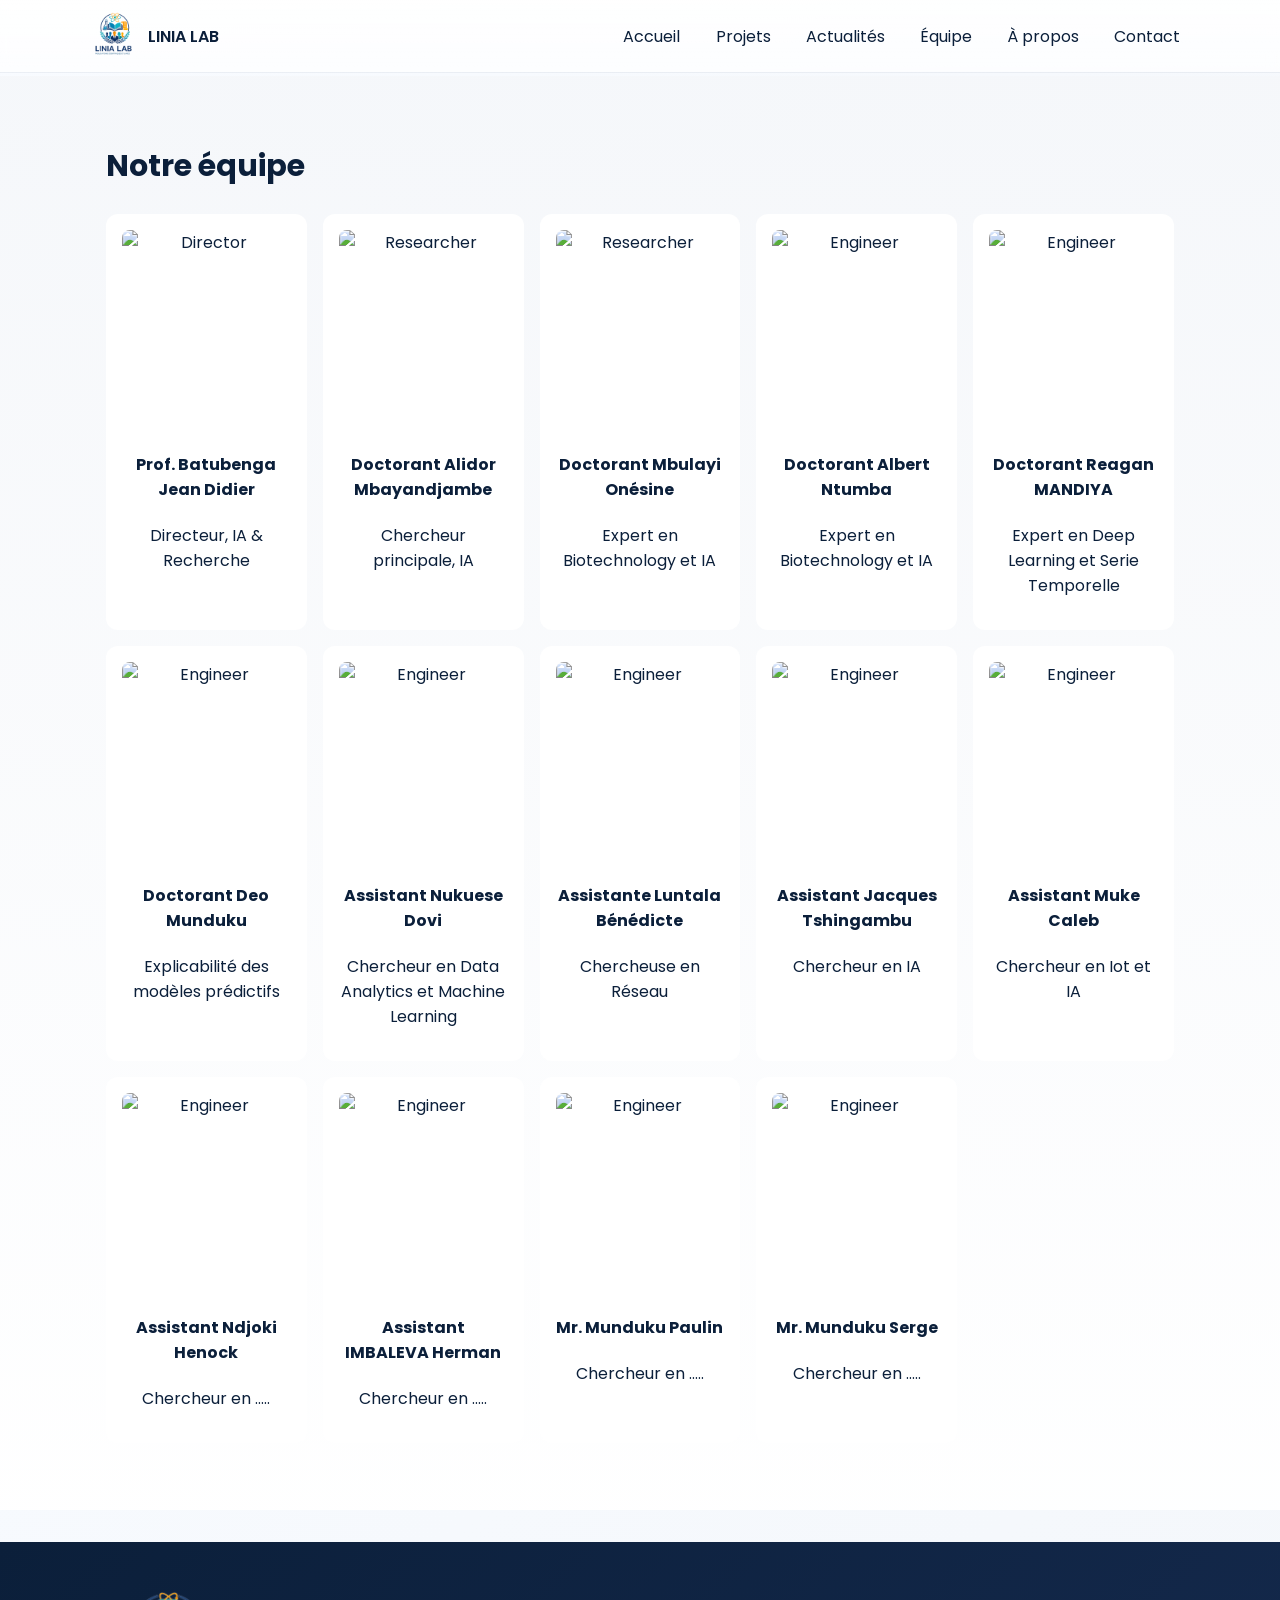
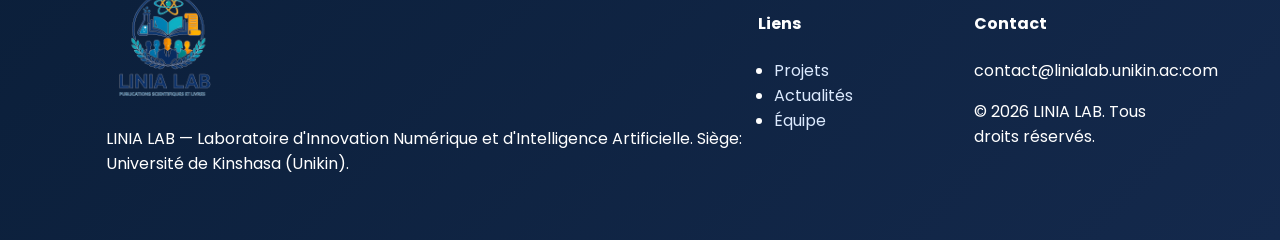
==== equipe.html @ 117053e3 "Add files via upload" ====
<!DOCTYPE html>
<html lang="en">
<head>
	<meta charset="utf-8" />
	<meta name="viewport" content="width=device-width,initial-scale=1" />
	<title>LINIA LAB — Laboratoire d'Innovation Numérique et d'IA</title>
	<link href="https://fonts.googleapis.com/css2?family=Poppins:wght@300;400;600;700&display=swap" rel="stylesheet">
	<link rel="stylesheet" href="styles.css">
	<link rel="stylesheet" href="https://cdnjs.cloudflare.com/ajax/libs/font-awesome/6.4.0/css/all.min.css" integrity="sha512-p6O1X9b+Y6U5q8Q+K2xV1Z6q9n1k9GQ5Q1sXb1tX6Y1v1Xx3b1Z1Y1x1+Y1Z1+Y" crossorigin="anonymous" referrerpolicy="no-referrer" />
</head>
<body>
    <header class="nav--fixed">
		<div class="container nav">
			<a class="brand" href="#accueil">
				<img src="Images/logoLiniaLab.png" alt="LINIA LAB logo" class="logo">
				<span class="brand-text">LINIA LAB</span>
			</a>
			<nav class="nav-links" id="navLinks">
				<a href="index.html">Accueil</a>
				<a href="projets.html">Projets</a>
				<a href="actualites.html">Actualités</a>
				<a href="equipe.html">Équipe</a>
				<a href="apropos.html">À propos</a>
				<a href="contact.html">Contact</a>
			</nav>
			<button id="navToggle" class="nav-toggle" aria-label="ouvrir le menu">
				<span></span><span></span><span></span>
			</button>
		</div>
	</header>
    <main>
<!-- Team -->
		<section id="equipe" class="section gray">
			<div class="container">
				<h2>Notre équipe</h2>
				<div class="grid team">
					<div class="member">
						<img src="C:\Users\User\Desktop\SITE LINIA\Images\prof.jpeg" alt="Director">
						<h4>Prof. Batubenga Jean Didier</h4>
						<p>Directeur, IA & Recherche</p>
					</div>
					<div class="member">
						<img src="C:\Users\User\Desktop\SITE LINIA\Images\Alidor.webp" alt="Researcher">
						<h4>Doctorant Alidor Mbayandjambe</h4>
						<p>Chercheur principale, IA</p>
					</div>
                    <div class="member">
						<img src="C:\Users\User\Desktop\SITE LINIA\Images\Ones.webp" alt="Researcher">
						<h4>Doctorant Mbulayi Onésine</h4>
						<p>Expert en Biotechnology et IA</p>
					</div>
					<div class="member">
						<img src="C:\Users\User\Desktop\SITE LINIA\Images\Albert.webp" alt="Engineer">
						<h4>Doctorant Albert Ntumba</h4>
						<p>Expert en Biotechnology et IA</p>
					</div>
                    <div class="member">
						<img src="C:\Users\User\Desktop\SITE LINIA\Images\Reagen.webp" alt="Engineer">
						<h4>Doctorant Reagan MANDIYA</h4>
						<p>Expert en Deep Learning et Serie Temporelle</p>
					</div>
                    <div class="member">
						<img src="C:\Users\User\Desktop\SITE LINIA\Images\Deo.webp" alt="Engineer">
						<h4>Doctorant Deo Munduku</h4>
						<p>Explicabilité des modèles prédictifs</p>
					</div>
                    <div class="member">
						<img src="C:\Users\User\Desktop\SITE LINIA\Images\Dovi.jpg" alt="Engineer">
						<h4>Assistant Nukuese Dovi </h4>
						<p>Chercheur en Data Analytics et Machine Learning</p>
					</div>
                    <div class="member">
						<img src="C:\Users\User\Desktop\SITE LINIA\Images\Ben2.jpeg" alt="Engineer">
						<h4>Assistante Luntala Bénédicte </h4>
						<p>Chercheuse en Réseau</p>
					</div>
                     <div class="member">
						<img src="C:\Users\User\Desktop\SITE LINIA\Images\jacque.jpeg" alt="Engineer">
						<h4>Assistant Jacques Tshingambu </h4>
						<p>Chercheur en IA</p>
					</div>
                    <div class="member">
						<img src="C:\Users\User\Desktop\SITE LINIA\Images\Caleb.jpeg" alt="Engineer">
						<h4>Assistant Muke Caleb</h4>
						<p>Chercheur en Iot et IA</p>
					</div>
                    <div class="member">
						<img src="C:\Users\User\Desktop\SITE LINIA\Images\henock.jpeg" alt="Engineer">
						<h4>Assistant Ndjoki Henock</h4>
						<p>Chercheur en .....</p>
					</div>
                    <div class="member">
						<img src="C:\Users\User\Desktop\SITE LINIA\Images\herman.jpeg" alt="Engineer">
						<h4>Assistant IMBALEVA Herman</h4>
						<p>Chercheur en .....</p>
					</div>
                    <div class="member">
						<img src="C:\Users\User\Desktop\SITE LINIA\Images\paulin.jpeg" alt="Engineer">
						<h4>Mr. Munduku Paulin</h4>
						<p>Chercheur en .....</p>
					</div>
                    <div class="member">
						<img src="C:\Users\User\Desktop\SITE LINIA\Images\Serge.jpeg" alt="Engineer">
						<h4>Mr. Munduku Serge</h4>
						<p>Chercheur en .....</p>
					</div>
				</div>
			</div>
		</section>
        </main>

	<footer class="site-footer">
		<div class="container footer-grid">
			<div>
				<img src="Images/logoLiniaLab.png" alt="LINIA LAB" class="logo-sm">
				<p>LINIA LAB — Laboratoire d'Innovation Numérique et d'Intelligence Artificielle. Siège: Université de Kinshasa (Unikin).</p>
			</div>
			<div>
				<h4>Liens</h4>
				<ul>
					<li><a href="projets.html">Projets</a></li>
					<li><a href="actualites.html">Actualités</a></li>
					<li><a href="equipe.html">Équipe</a></li>
				</ul>
			</div>
			<div>
				<h4>Contact</h4>
				<p>contact@linialab.unikin.ac:com</p>
				<p>© 2026 LINIA LAB. Tous droits réservés.</p>
			</div>
		</div>
	</footer>

	<script src="scripts.js"></script>
</body>
</html>
---- styles.css ----
:root{
  --blue:#0A66C2;
  --dark:#0B1F3A;
  --white:#FFFFFF;
  --muted:#6B7280;
  --bg:#F5F7FA;
  --radius:12px;
  font-family: 'Poppins', system-ui, -apple-system, 'Segoe UI', Roboto, 'Helvetica Neue', Arial;
}
*{box-sizing:border-box}
html,body{height:100%;margin:0;color:var(--dark);background:linear-gradient(135deg,#f8fbff 0%,#f4f7fb 100%);}
.container{max-width:1100px;margin:0 auto;padding:1rem}

/* Nav */
.nav--fixed{position:fixed;top:0;left:0;right:0;z-index:40;background:linear-gradient(180deg, rgba(255,255,255,0.9), rgba(255,255,255,0.7));backdrop-filter:blur(6px);box-shadow:0 1px 0 rgba(11,31,58,0.05)}
.nav{display:flex;align-items:center;justify-content:space-between;padding:0.75rem 0}
.nav--fixed .container{position:relative}
main{padding-top:76px}
.brand{display:flex;align-items:center;gap:0.6rem;text-decoration:none;color:var(--dark)}
.logo{width:48px;height:auto}
.brand-text{font-weight:600}
.nav-links{display:flex;gap:1rem}
.nav-links a{color:var(--dark);text-decoration:none;padding:0.4rem 0.6rem;border-radius:8px}
.nav-links a:hover{background:rgba(10,102,194,0.06)}
.nav-toggle{display:none;border:0;background:none}
.nav-toggle span{display:block;width:22px;height:2px;background:var(--dark);margin:4px}
/* Mobile menu when open */
.nav-links.open{display:flex;flex-direction:column;position:absolute;right:1rem;top:64px;background:var(--white);padding:0.8rem;border-radius:10px;box-shadow:0 8px 30px rgba(11,31,58,0.08);min-width:200px}

/* Hero */
.hero{padding:5rem 0 4rem;position:relative;overflow:hidden;background:linear-gradient(135deg,rgba(10,102,194,0.08) 0%,rgba(255,255,255,0.95) 60%,rgba(245,247,250,0.95) 100%)}
.hero::before{content:'';position:absolute;inset:-20% auto auto -10%;width:320px;height:320px;border-radius:50%;background:radial-gradient(circle,rgba(10,102,194,0.18),transparent 70%);pointer-events:none}
.hero::after{content:'';position:absolute;right:-80px;top:20px;width:220px;height:220px;border-radius:50%;background:radial-gradient(circle,rgba(11,31,58,0.08),transparent 72%);pointer-events:none}
.hero-grid{display:grid;grid-template-columns:1.15fr 0.95fr;gap:2.2rem;align-items:center;position:relative;z-index:1}
.hero-badge{display:inline-flex;align-items:center;gap:0.4rem;padding:0.4rem 0.75rem;border-radius:999px;background:rgba(10,102,194,0.08);color:var(--blue);font-size:0.9rem;font-weight:600;margin-bottom:1rem}
.hero-content h1{font-size:clamp(2rem,4vw,3.2rem);margin:0 0 0.7rem;line-height:1.1}
.lead{color:var(--muted);max-width:60ch;font-size:1.04rem;line-height:1.8}
.hero-cta{margin:1.2rem 0 1.4rem;display:flex;flex-wrap:wrap;gap:0.8rem}
.btn{display:inline-block;padding:0.7rem 1rem;border-radius:999px;text-decoration:none;transition:transform .2s ease, box-shadow .2s ease}
.btn:hover{transform:translateY(-2px)}
.btn.primary{background:linear-gradient(135deg,var(--blue),#2a8df7);color:var(--white);box-shadow:0 12px 28px rgba(10,102,194,0.2)}
.btn.outline{border:1px solid rgba(11,31,58,0.08);color:var(--dark);background:rgba(255,255,255,0.8);backdrop-filter:blur(10px)}
.btn.sm{padding:0.4rem 0.6rem;font-size:0.9rem}
.hero-icons{list-style:none;padding:0;display:flex;flex-wrap:wrap;gap:0.6rem;margin-top:1rem}
.hero-icons li{background:rgba(255,255,255,0.9);padding:0.45rem 0.7rem;border-radius:999px;box-shadow:0 8px 22px rgba(11,31,58,0.06);display:flex;gap:0.45rem;align-items:center;color:var(--dark)}
.visual-card{position:relative;border-radius:24px;overflow:hidden;box-shadow:0 24px 60px rgba(11,31,58,0.12);background:linear-gradient(135deg,#0b1f3a,#0f2d56);min-height:340px;border:1px solid rgba(255,255,255,0.15)}
.visual-card::before{content:'';position:absolute;inset:0;background:linear-gradient(140deg,rgba(255,255,255,0.12),transparent 38%,rgba(255,255,255,0.04));pointer-events:none}
.visual-floating{position:absolute;top:1rem;left:1rem;display:flex;flex-wrap:wrap;gap:0.55rem;z-index:2}
.visual-floating span{padding:0.4rem 0.6rem;border-radius:999px;background:rgba(255,255,255,0.18);color:#fff;font-size:0.82rem;backdrop-filter:blur(8px)}

/* Sections */
.section{padding:3.2rem 0}
.gray{background:linear-gradient(180deg,rgba(245,247,250,0.9),rgba(255,255,255,0.95))}
h2{margin-top:0;font-size:clamp(1.45rem,2.4vw,1.9rem)}
.muted{color:var(--muted)}

/* Cards grid */
.grid{display:grid;gap:1rem}
.cards{grid-template-columns:repeat(auto-fit,minmax(220px,1fr))}
.card{background:var(--white);padding:1rem;border-radius:16px;box-shadow:0 10px 30px rgba(11,31,58,0.05);display:flex;flex-direction:column;gap:0.6rem;border:1px solid rgba(10,102,194,0.06);transition:transform .2s ease, box-shadow .2s ease}
.card:hover{transform:translateY(-5px);box-shadow:0 16px 36px rgba(11,31,58,0.09)}
.card-icon{font-size:1.6rem;color:var(--blue);width:44px;height:44px;display:grid;place-items:center;border-radius:12px;background:rgba(10,102,194,0.08)}
.card h3{margin:0}
.link{color:var(--blue);text-decoration:none;font-weight:600}

/* Stats */
.stats-grid{display:grid;grid-template-columns:repeat(4,1fr);gap:1rem}
.stat{background:linear-gradient(135deg,#fff,#f8fbff);padding:1.1rem;border-radius:16px;text-align:center;box-shadow:0 10px 26px rgba(11,31,58,0.05);border:1px solid rgba(10,102,194,0.06)}
.num{font-size:1.65rem;font-weight:700;color:var(--blue)}
.label{color:var(--muted);margin-top:0.2rem}

/* Projects */
.projects{grid-template-columns:repeat(auto-fit,minmax(260px,1fr))}
.project-card{background:var(--white);border-radius:12px;overflow:hidden;box-shadow:0 12px 34px rgba(11,31,58,0.06)}
.project-card img{width:100%;display:block}
.project-body{padding:1rem}
.meta{color:var(--muted);font-size:0.9rem;margin:0.4rem 0}

/* Team */
.team{grid-template-columns:repeat(auto-fit,minmax(180px,1fr))}
.member{background:#fff;padding:1rem;border-radius:12px;text-align:center}
.member img{width:100%;height:200px;object-fit:cover;border-radius:8px}

/* News */
.news{display:flex;gap:1rem;align-items:flex-start}
.news img{width:200px;border-radius:8px}

/* Contact */
.contact-grid{display:grid;grid-template-columns:1fr 420px;gap:2rem}
.form .row{display:flex;gap:0.8rem}
.form input,.form textarea{width:100%;padding:0.6rem;border-radius:8px;border:1px solid #e6eef9}
.form-status{display:none;margin:0.75rem 0 0;padding:0.7rem 0.9rem;border-radius:8px;background:#e8f8ef;color:#166534;font-size:0.95rem}
.form-status.show{display:block}
iframe{width:100%;height:240px;border:0;border-radius:8px;margin-top:0.6rem}

/* Footer */
.site-footer{background:linear-gradient(135deg,var(--dark),#14294c);color:#fff;padding:2rem 0;margin-top:2rem}
.footer-grid{display:grid;grid-template-columns:1fr 200px 200px;gap:1rem}
.logo-sm{width:120px}
.site-footer a{color:#dceafe;text-decoration:none}
.site-footer a:hover{color:#fff}
.site-footer ul{padding-left:1rem}

/* Responsive */
body{overflow-x:hidden}
img,iframe,video{max-width:100%;height:auto;display:block}

@media (max-width:1024px){
  .hero-grid{grid-template-columns:1fr 360px}
  .contact-grid{grid-template-columns:1fr 360px}
}

@media (max-width:900px){
  .hero-grid,.contact-grid{grid-template-columns:1fr}
  .nav-links{display:none}
  .nav-toggle{display:block}
  .stats-grid{grid-template-columns:repeat(2,1fr)}
  .footer-grid{grid-template-columns:1fr 1fr}
  .news{flex-direction:column}
  .news img{width:100%;max-width:280px}
  .form .row{flex-direction:column}
}

@media (max-width:768px){
  .container{padding:0.9rem}
  .nav{padding:0.7rem 0}
  .hero{padding:3rem 0}
  .section{padding:2.2rem 0}
  .hero-content h1{font-size:clamp(1.75rem,5vw,2.25rem)}
  .cards,.projects,.team{grid-template-columns:1fr 1fr}
}

@media (max-width:600px){
  .stats-grid,.cards,.projects,.team{grid-template-columns:1fr}
  .hero-cta .btn{display:inline-flex;justify-content:center;align-items:center}
  .site-footer{padding:1.5rem 0}
  .footer-grid{grid-template-columns:1fr}
  .member img{height:180px}
}

@media (max-width:480px){
  main{padding-top:84px}
  .nav{align-items:flex-start}
  .brand-text{font-size:0.95rem}
  .logo{width:40px}
  .nav-links.open{left:1rem;right:1rem;top:58px}
  .hero{padding:2.2rem 0}
  .hero-icons li{width:100%;justify-content:center}
  .card,.project-card,.member,.stat{padding:0.9rem}
  .news img{max-width:100%}
}

/* Animations */
.reveal{opacity:0;transform:translateY(12px);transition:all 700ms cubic-bezier(.2,.9,.2,1)}
.reveal.visible{opacity:1;transform:none}
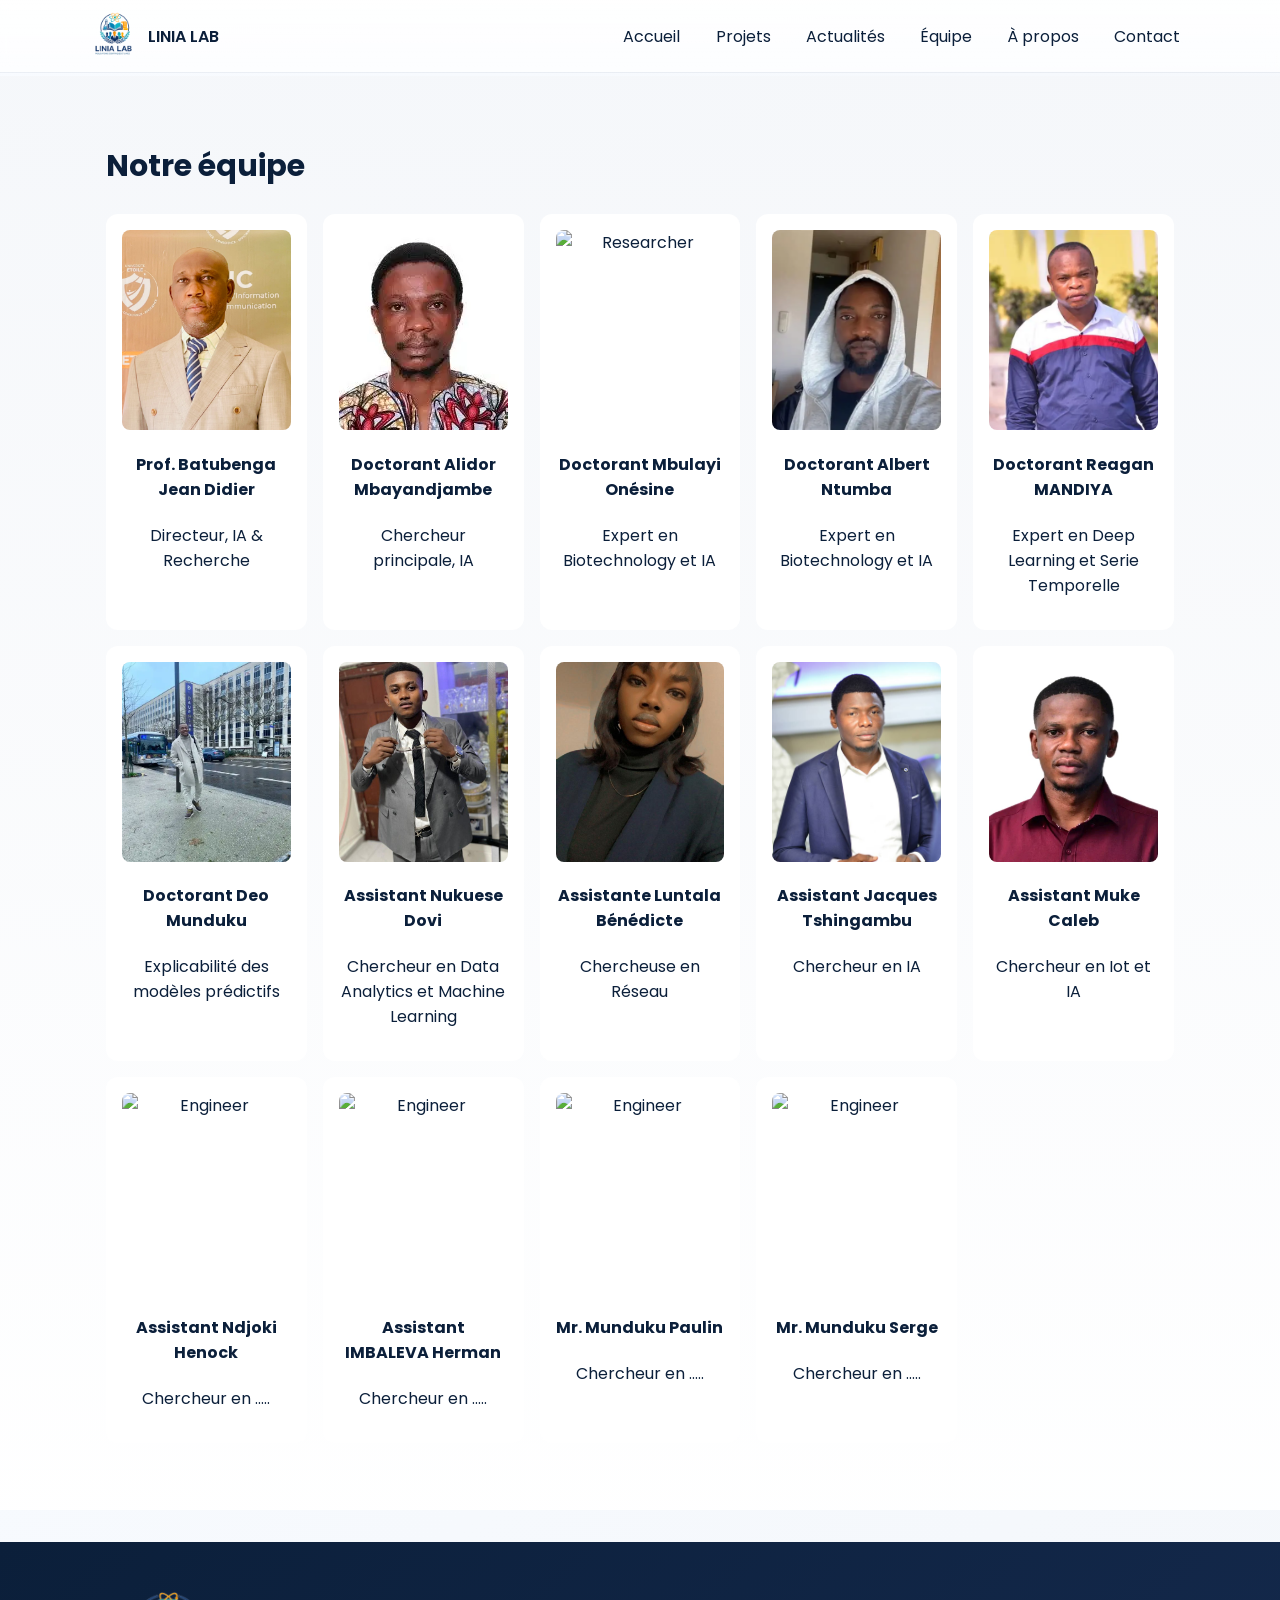
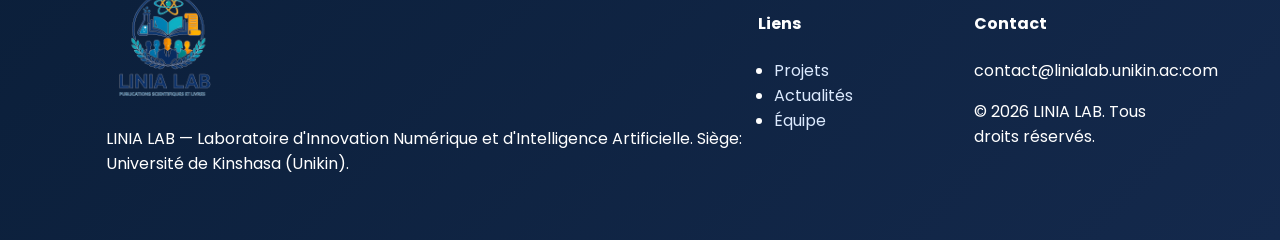
==== commit 9fbb811b: "Premier commit" ====
--- a/equipe.html
+++ b/equipe.html
@@ -35,72 +35,72 @@
 				<h2>Notre équipe</h2>
 				<div class="grid team">
 					<div class="member">
-						<img src="C:\Users\User\Desktop\SITE LINIA\Images\prof.jpeg" alt="Director">
+						<img src="Images\prof.jpeg" alt="Director">
 						<h4>Prof. Batubenga Jean Didier</h4>
 						<p>Directeur, IA & Recherche</p>
 					</div>
 					<div class="member">
-						<img src="C:\Users\User\Desktop\SITE LINIA\Images\Alidor.webp" alt="Researcher">
+						<img src="Images\Alidor.webp" alt="Researcher">
 						<h4>Doctorant Alidor Mbayandjambe</h4>
 						<p>Chercheur principale, IA</p>
 					</div>
                     <div class="member">
-						<img src="C:\Users\User\Desktop\SITE LINIA\Images\Ones.webp" alt="Researcher">
+						<img src="Ones.webp" alt="Researcher">
 						<h4>Doctorant Mbulayi Onésine</h4>
 						<p>Expert en Biotechnology et IA</p>
 					</div>
 					<div class="member">
-						<img src="C:\Users\User\Desktop\SITE LINIA\Images\Albert.webp" alt="Engineer">
+						<img src="Images\Albert.webp" alt="Engineer">
 						<h4>Doctorant Albert Ntumba</h4>
 						<p>Expert en Biotechnology et IA</p>
 					</div>
                     <div class="member">
-						<img src="C:\Users\User\Desktop\SITE LINIA\Images\Reagen.webp" alt="Engineer">
+						<img src="Images\Reagen.webp" alt="Engineer">
 						<h4>Doctorant Reagan MANDIYA</h4>
 						<p>Expert en Deep Learning et Serie Temporelle</p>
 					</div>
                     <div class="member">
-						<img src="C:\Users\User\Desktop\SITE LINIA\Images\Deo.webp" alt="Engineer">
+						<img src="Images\Deo.webp" alt="Engineer">
 						<h4>Doctorant Deo Munduku</h4>
 						<p>Explicabilité des modèles prédictifs</p>
 					</div>
                     <div class="member">
-						<img src="C:\Users\User\Desktop\SITE LINIA\Images\Dovi.jpg" alt="Engineer">
+						<img src="Images\Dovi.jpg" alt="Engineer">
 						<h4>Assistant Nukuese Dovi </h4>
 						<p>Chercheur en Data Analytics et Machine Learning</p>
 					</div>
                     <div class="member">
-						<img src="C:\Users\User\Desktop\SITE LINIA\Images\Ben2.jpeg" alt="Engineer">
+						<img src="Images\Ben2.jpeg" alt="Engineer">
 						<h4>Assistante Luntala Bénédicte </h4>
 						<p>Chercheuse en Réseau</p>
 					</div>
                      <div class="member">
-						<img src="C:\Users\User\Desktop\SITE LINIA\Images\jacque.jpeg" alt="Engineer">
+						<img src="Images\jacque.jpeg" alt="Engineer">
 						<h4>Assistant Jacques Tshingambu </h4>
 						<p>Chercheur en IA</p>
 					</div>
                     <div class="member">
-						<img src="C:\Users\User\Desktop\SITE LINIA\Images\Caleb.jpeg" alt="Engineer">
+						<img src="Images\Caleb.jpeg" alt="Engineer">
 						<h4>Assistant Muke Caleb</h4>
 						<p>Chercheur en Iot et IA</p>
 					</div>
                     <div class="member">
-						<img src="C:\Users\User\Desktop\SITE LINIA\Images\henock.jpeg" alt="Engineer">
+						<img src="Images\henock.jpeg" alt="Engineer">
 						<h4>Assistant Ndjoki Henock</h4>
 						<p>Chercheur en .....</p>
 					</div>
                     <div class="member">
-						<img src="C:\Users\User\Desktop\SITE LINIA\Images\herman.jpeg" alt="Engineer">
+						<img src="Images\herman.jpeg" alt="Engineer">
 						<h4>Assistant IMBALEVA Herman</h4>
 						<p>Chercheur en .....</p>
 					</div>
                     <div class="member">
-						<img src="C:\Users\User\Desktop\SITE LINIA\Images\paulin.jpeg" alt="Engineer">
+						<img src="Images\paulin.jpeg" alt="Engineer">
 						<h4>Mr. Munduku Paulin</h4>
 						<p>Chercheur en .....</p>
 					</div>
                     <div class="member">
-						<img src="C:\Users\User\Desktop\SITE LINIA\Images\Serge.jpeg" alt="Engineer">
+						<img src="Images\Serge.jpeg" alt="Engineer">
 						<h4>Mr. Munduku Serge</h4>
 						<p>Chercheur en .....</p>
 					</div>
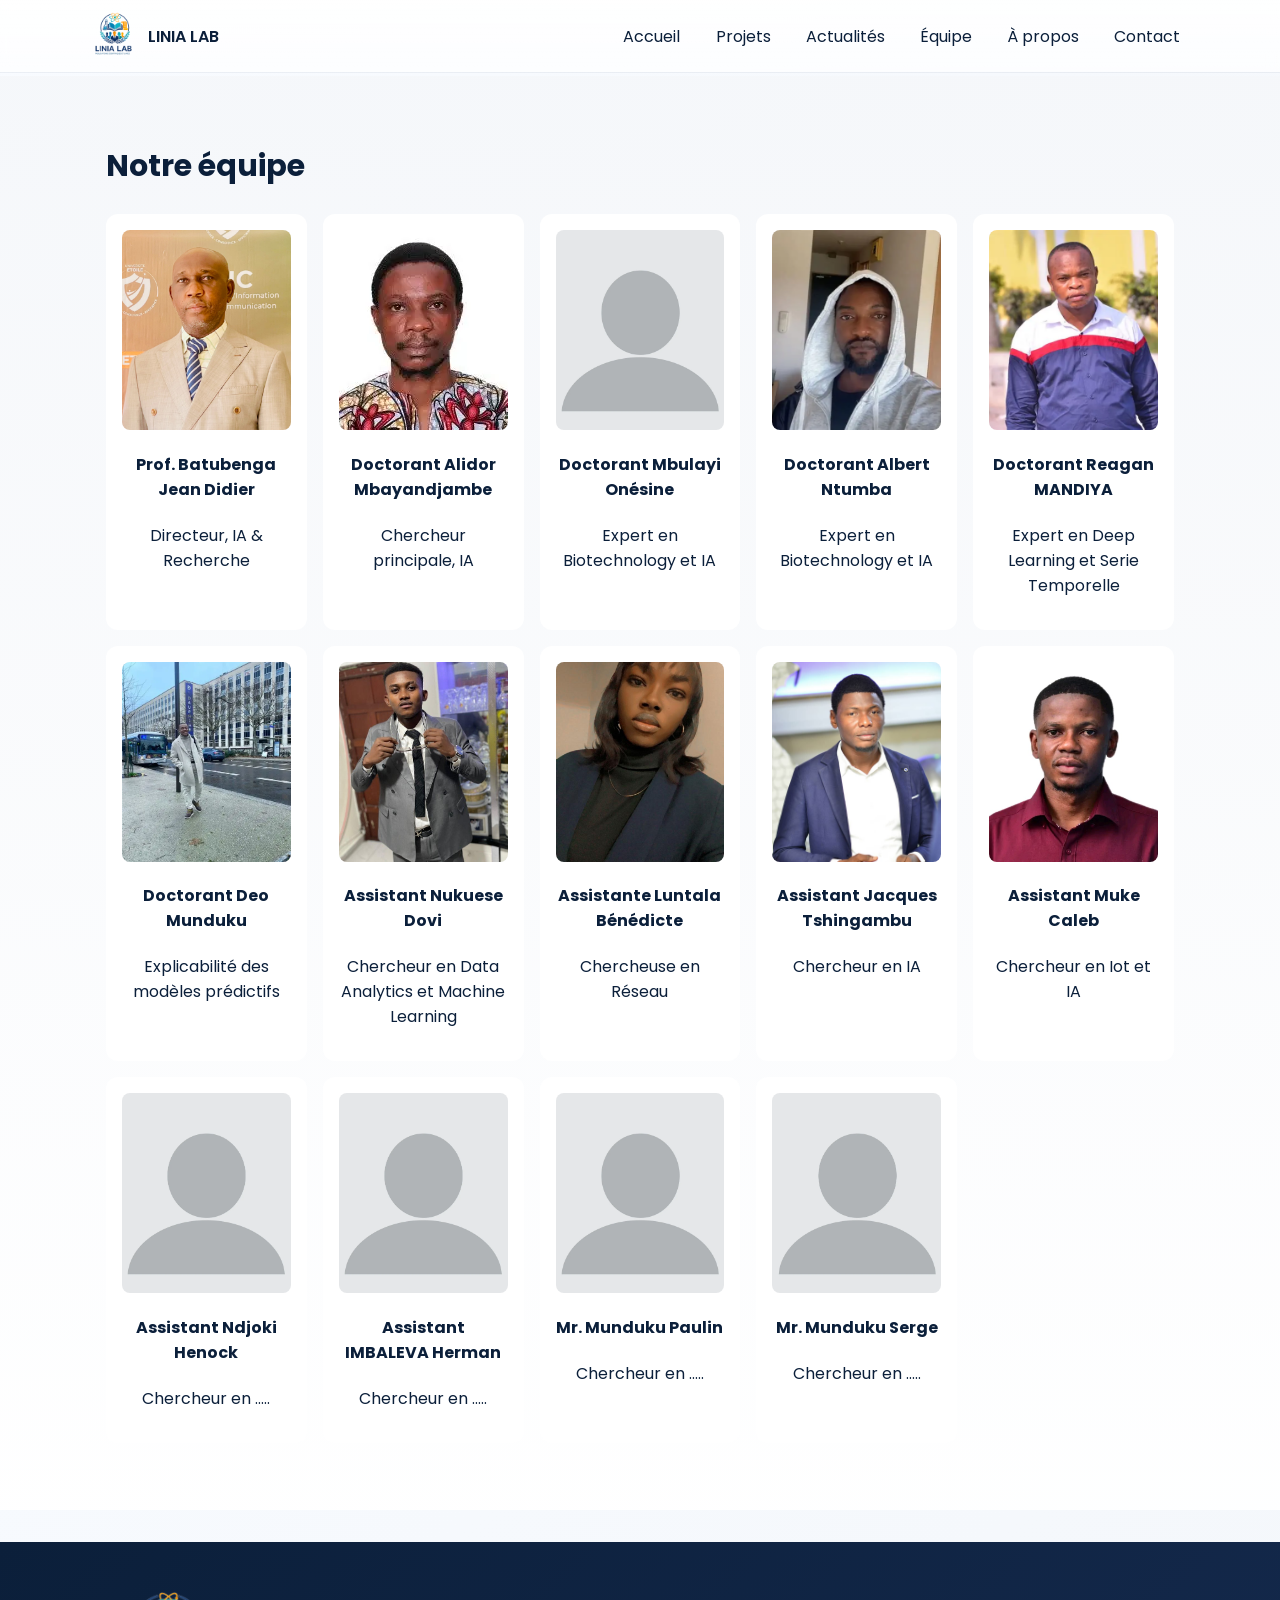
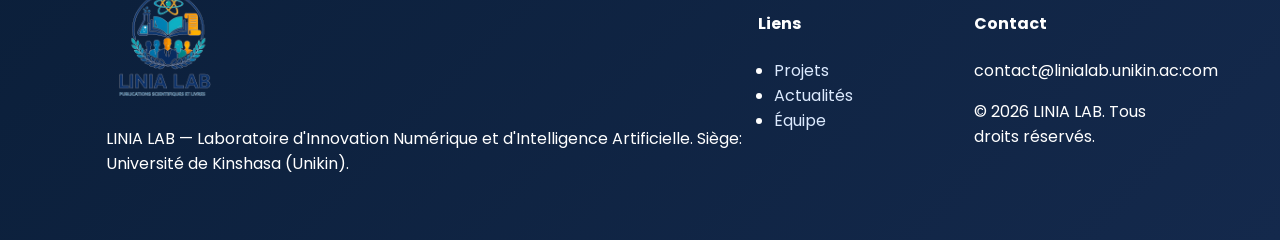
==== commit e7eece5c: "Troisième Commit" ====
--- a/equipe.html
+++ b/equipe.html
@@ -35,72 +35,72 @@
 				<h2>Notre équipe</h2>
 				<div class="grid team">
 					<div class="member">
-						<img src="Images\prof.jpeg" alt="Director">
+						<img src="Images/prof.jpeg" alt="Director">
 						<h4>Prof. Batubenga Jean Didier</h4>
 						<p>Directeur, IA & Recherche</p>
 					</div>
 					<div class="member">
-						<img src="Images\Alidor.webp" alt="Researcher">
+						<img src="Images/Alidor.webp" alt="Researcher">
 						<h4>Doctorant Alidor Mbayandjambe</h4>
 						<p>Chercheur principale, IA</p>
 					</div>
                     <div class="member">
-						<img src="Ones.webp" alt="Researcher">
+						<img src="Images/Demo.png" alt="Researcher">
 						<h4>Doctorant Mbulayi Onésine</h4>
 						<p>Expert en Biotechnology et IA</p>
 					</div>
 					<div class="member">
-						<img src="Images\Albert.webp" alt="Engineer">
+						<img src="Images/Albert.webp" alt="Engineer">
 						<h4>Doctorant Albert Ntumba</h4>
 						<p>Expert en Biotechnology et IA</p>
 					</div>
                     <div class="member">
-						<img src="Images\Reagen.webp" alt="Engineer">
+						<img src="Images/Reagen.webp" alt="Engineer">
 						<h4>Doctorant Reagan MANDIYA</h4>
 						<p>Expert en Deep Learning et Serie Temporelle</p>
 					</div>
                     <div class="member">
-						<img src="Images\Deo.webp" alt="Engineer">
+						<img src="Images/Deo.webp" alt="Engineer">
 						<h4>Doctorant Deo Munduku</h4>
 						<p>Explicabilité des modèles prédictifs</p>
 					</div>
                     <div class="member">
-						<img src="Images\Dovi.jpg" alt="Engineer">
+						<img src="Images/Dovi.jpg" alt="Engineer">
 						<h4>Assistant Nukuese Dovi </h4>
 						<p>Chercheur en Data Analytics et Machine Learning</p>
 					</div>
                     <div class="member">
-						<img src="Images\Ben2.jpeg" alt="Engineer">
+						<img src="Images/Ben2.jpeg" alt="Engineer">
 						<h4>Assistante Luntala Bénédicte </h4>
 						<p>Chercheuse en Réseau</p>
 					</div>
                      <div class="member">
-						<img src="Images\jacque.jpeg" alt="Engineer">
+						<img src="Images/jacque.jpeg" alt="Engineer">
 						<h4>Assistant Jacques Tshingambu </h4>
 						<p>Chercheur en IA</p>
 					</div>
                     <div class="member">
-						<img src="Images\Caleb.jpeg" alt="Engineer">
+						<img src="Images/Caleb.jpeg" alt="Engineer">
 						<h4>Assistant Muke Caleb</h4>
 						<p>Chercheur en Iot et IA</p>
 					</div>
                     <div class="member">
-						<img src="Images\henock.jpeg" alt="Engineer">
+						<img src="Images/Demo.png" alt="Engineer">
 						<h4>Assistant Ndjoki Henock</h4>
 						<p>Chercheur en .....</p>
 					</div>
                     <div class="member">
-						<img src="Images\herman.jpeg" alt="Engineer">
+						<img src="Images/Demo.png" alt="Engineer">
 						<h4>Assistant IMBALEVA Herman</h4>
 						<p>Chercheur en .....</p>
 					</div>
                     <div class="member">
-						<img src="Images\paulin.jpeg" alt="Engineer">
+						<img src="Images/Demo.png" alt="Engineer">
 						<h4>Mr. Munduku Paulin</h4>
 						<p>Chercheur en .....</p>
 					</div>
                     <div class="member">
-						<img src="Images\Serge.jpeg" alt="Engineer">
+						<img src="Images/Demo.png" alt="Engineer">
 						<h4>Mr. Munduku Serge</h4>
 						<p>Chercheur en .....</p>
 					</div>
